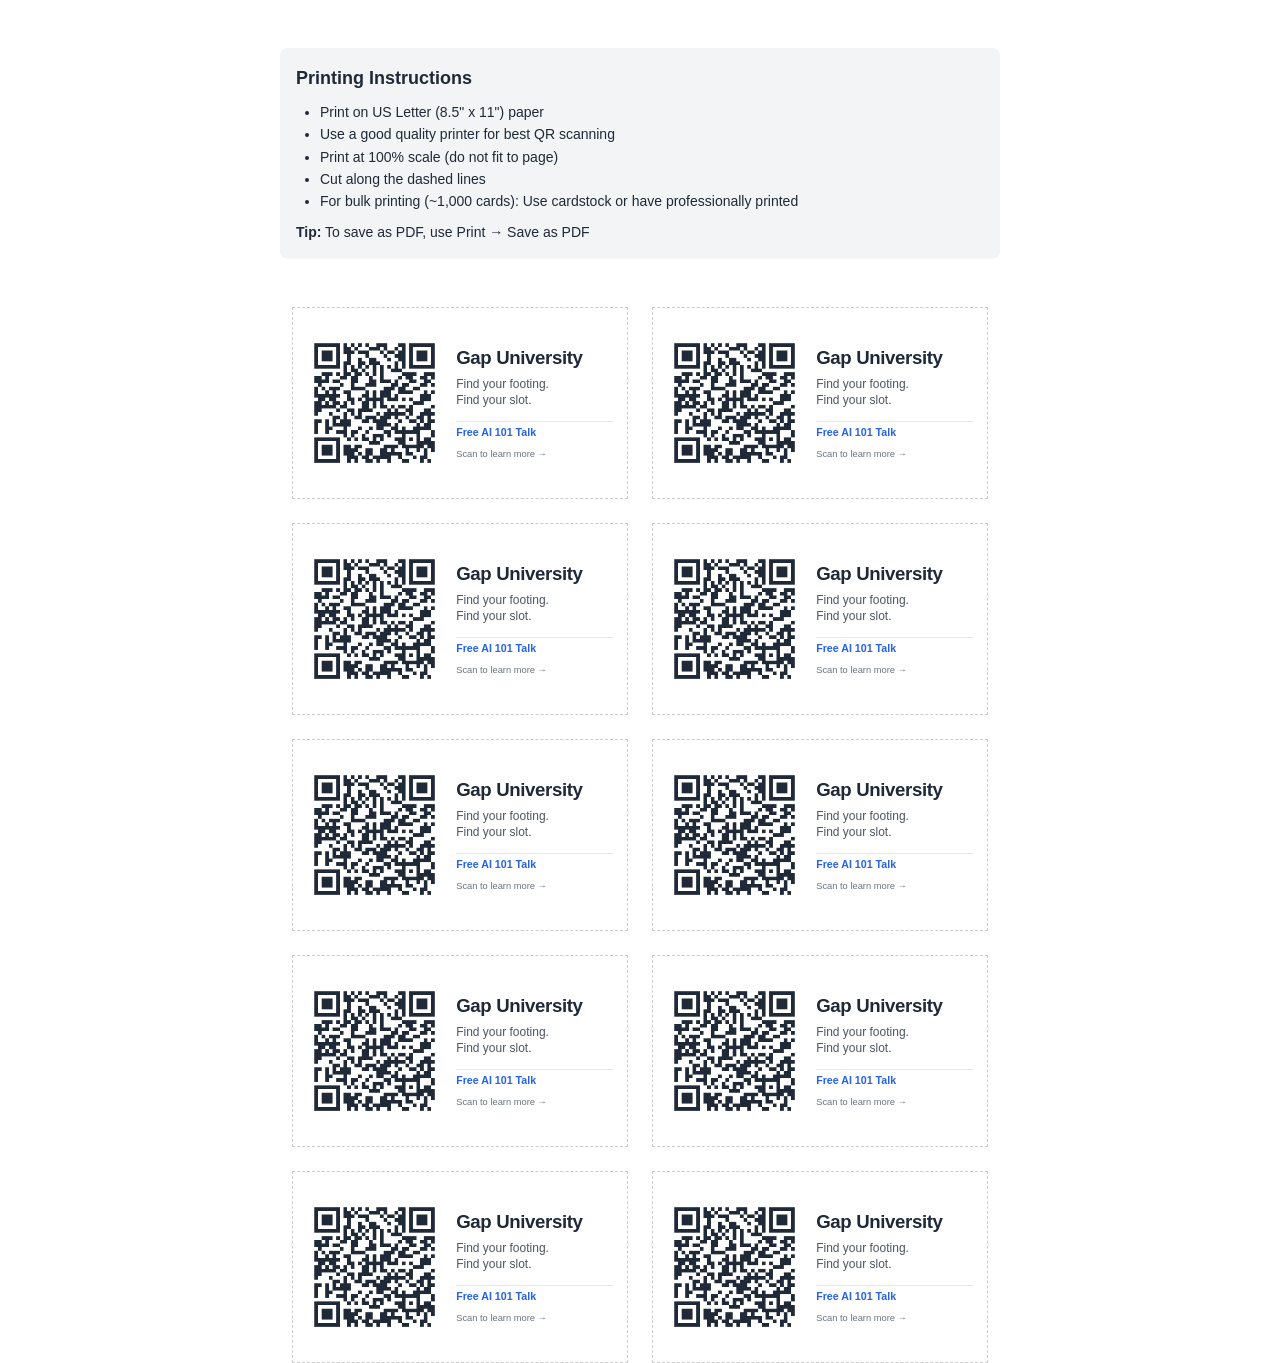
==== print/qr-cards.html @ c0237e28 "Add Gap University marketing website - Mobile-first single-page marketing site for Gap University - " ====
<!DOCTYPE html>
<html lang="en">
<head>
    <meta charset="UTF-8">
    <meta name="viewport" content="width=device-width, initial-scale=1.0">
    <title>Gap University - QR Cards (Print Sheet)</title>
    <style>
        /* Reset */
        * {
            margin: 0;
            padding: 0;
            box-sizing: border-box;
        }

        /* Page setup for US Letter (8.5" x 11") */
        @page {
            size: letter portrait;
            margin: 0.5in;
        }

        body {
            font-family: 'Helvetica Neue', Helvetica, Arial, sans-serif;
            background: white;
            color: #1f2937;
        }

        .print-sheet {
            width: 7.5in;  /* 8.5in - 1in margins */
            margin: 0 auto;
            padding: 0;
        }

        /* Grid of 10 cards: 2 columns x 5 rows */
        /* Each card: 3.5" x 2" (standard business card size) */
        .cards-grid {
            display: grid;
            grid-template-columns: repeat(2, 3.5in);
            grid-template-rows: repeat(5, 2in);
            gap: 0.25in;
            justify-content: center;
        }

        .card {
            width: 3.5in;
            height: 2in;
            border: 1px dashed #ccc;
            padding: 0.15in;
            display: flex;
            align-items: center;
            gap: 0.15in;
            background: white;
        }

        .card-qr {
            flex-shrink: 0;
            width: 1.4in;
            height: 1.4in;
            display: flex;
            align-items: center;
            justify-content: center;
        }

        .card-qr img {
            width: 100%;
            height: 100%;
            object-fit: contain;
        }

        .card-content {
            flex: 1;
            display: flex;
            flex-direction: column;
            justify-content: center;
            gap: 0.08in;
            text-align: left;
        }

        .card-logo {
            font-size: 14pt;
            font-weight: 700;
            color: #1f2937;
            letter-spacing: -0.02em;
        }

        .card-hook {
            font-size: 9pt;
            color: #4b5563;
            line-height: 1.3;
        }

        .card-event {
            font-size: 8pt;
            font-weight: 600;
            color: #2563eb;
            margin-top: 0.05in;
            padding-top: 0.05in;
            border-top: 1px solid #e5e7eb;
        }

        .card-cta {
            font-size: 7pt;
            color: #6b7280;
            margin-top: 0.03in;
        }

        /* Print styles */
        @media print {
            body {
                -webkit-print-color-adjust: exact;
                print-color-adjust: exact;
            }

            .print-sheet {
                page-break-after: auto;
            }

            .card {
                border: 1px dashed #ccc;
            }

            .no-print {
                display: none;
            }
        }

        /* Screen-only instructions */
        .instructions {
            max-width: 7.5in;
            margin: 0.5in auto;
            padding: 1rem;
            background: #f3f4f6;
            border-radius: 0.5rem;
            font-size: 14px;
            line-height: 1.6;
        }

        .instructions h2 {
            margin-bottom: 0.5rem;
            font-size: 18px;
        }

        .instructions ul {
            margin-left: 1.5rem;
        }

        @media print {
            .instructions {
                display: none;
            }
        }
    </style>
</head>
<body>
    <div class="instructions no-print">
        <h2>Printing Instructions</h2>
        <ul>
            <li>Print on US Letter (8.5" x 11") paper</li>
            <li>Use a good quality printer for best QR scanning</li>
            <li>Print at 100% scale (do not fit to page)</li>
            <li>Cut along the dashed lines</li>
            <li>For bulk printing (~1,000 cards): Use cardstock or have professionally printed</li>
        </ul>
        <p style="margin-top: 0.5rem;"><strong>Tip:</strong> To save as PDF, use Print → Save as PDF</p>
    </div>

    <div class="print-sheet">
        <div class="cards-grid">
            <!-- Card 1 -->
            <div class="card">
                <div class="card-qr">
                    <img src="../assets/qr-code.png" alt="Scan to visit Gap University">
                </div>
                <div class="card-content">
                    <div class="card-logo">Gap University</div>
                    <div class="card-hook">Find your footing.<br>Find your slot.</div>
                    <div class="card-event">Free AI 101 Talk</div>
                    <div class="card-cta">Scan to learn more →</div>
                </div>
            </div>

            <!-- Card 2 -->
            <div class="card">
                <div class="card-qr">
                    <img src="../assets/qr-code.png" alt="Scan to visit Gap University">
                </div>
                <div class="card-content">
                    <div class="card-logo">Gap University</div>
                    <div class="card-hook">Find your footing.<br>Find your slot.</div>
                    <div class="card-event">Free AI 101 Talk</div>
                    <div class="card-cta">Scan to learn more →</div>
                </div>
            </div>

            <!-- Card 3 -->
            <div class="card">
                <div class="card-qr">
                    <img src="../assets/qr-code.png" alt="Scan to visit Gap University">
                </div>
                <div class="card-content">
                    <div class="card-logo">Gap University</div>
                    <div class="card-hook">Find your footing.<br>Find your slot.</div>
                    <div class="card-event">Free AI 101 Talk</div>
                    <div class="card-cta">Scan to learn more →</div>
                </div>
            </div>

            <!-- Card 4 -->
            <div class="card">
                <div class="card-qr">
                    <img src="../assets/qr-code.png" alt="Scan to visit Gap University">
                </div>
                <div class="card-content">
                    <div class="card-logo">Gap University</div>
                    <div class="card-hook">Find your footing.<br>Find your slot.</div>
                    <div class="card-event">Free AI 101 Talk</div>
                    <div class="card-cta">Scan to learn more →</div>
                </div>
            </div>

            <!-- Card 5 -->
            <div class="card">
                <div class="card-qr">
                    <img src="../assets/qr-code.png" alt="Scan to visit Gap University">
                </div>
                <div class="card-content">
                    <div class="card-logo">Gap University</div>
                    <div class="card-hook">Find your footing.<br>Find your slot.</div>
                    <div class="card-event">Free AI 101 Talk</div>
                    <div class="card-cta">Scan to learn more →</div>
                </div>
            </div>

            <!-- Card 6 -->
            <div class="card">
                <div class="card-qr">
                    <img src="../assets/qr-code.png" alt="Scan to visit Gap University">
                </div>
                <div class="card-content">
                    <div class="card-logo">Gap University</div>
                    <div class="card-hook">Find your footing.<br>Find your slot.</div>
                    <div class="card-event">Free AI 101 Talk</div>
                    <div class="card-cta">Scan to learn more →</div>
                </div>
            </div>

            <!-- Card 7 -->
            <div class="card">
                <div class="card-qr">
                    <img src="../assets/qr-code.png" alt="Scan to visit Gap University">
                </div>
                <div class="card-content">
                    <div class="card-logo">Gap University</div>
                    <div class="card-hook">Find your footing.<br>Find your slot.</div>
                    <div class="card-event">Free AI 101 Talk</div>
                    <div class="card-cta">Scan to learn more →</div>
                </div>
            </div>

            <!-- Card 8 -->
            <div class="card">
                <div class="card-qr">
                    <img src="../assets/qr-code.png" alt="Scan to visit Gap University">
                </div>
                <div class="card-content">
                    <div class="card-logo">Gap University</div>
                    <div class="card-hook">Find your footing.<br>Find your slot.</div>
                    <div class="card-event">Free AI 101 Talk</div>
                    <div class="card-cta">Scan to learn more →</div>
                </div>
            </div>

            <!-- Card 9 -->
            <div class="card">
                <div class="card-qr">
                    <img src="../assets/qr-code.png" alt="Scan to visit Gap University">
                </div>
                <div class="card-content">
                    <div class="card-logo">Gap University</div>
                    <div class="card-hook">Find your footing.<br>Find your slot.</div>
                    <div class="card-event">Free AI 101 Talk</div>
                    <div class="card-cta">Scan to learn more →</div>
                </div>
            </div>

            <!-- Card 10 -->
            <div class="card">
                <div class="card-qr">
                    <img src="../assets/qr-code.png" alt="Scan to visit Gap University">
                </div>
                <div class="card-content">
                    <div class="card-logo">Gap University</div>
                    <div class="card-hook">Find your footing.<br>Find your slot.</div>
                    <div class="card-event">Free AI 101 Talk</div>
                    <div class="card-cta">Scan to learn more →</div>
                </div>
            </div>
        </div>
    </div>
</body>
</html>
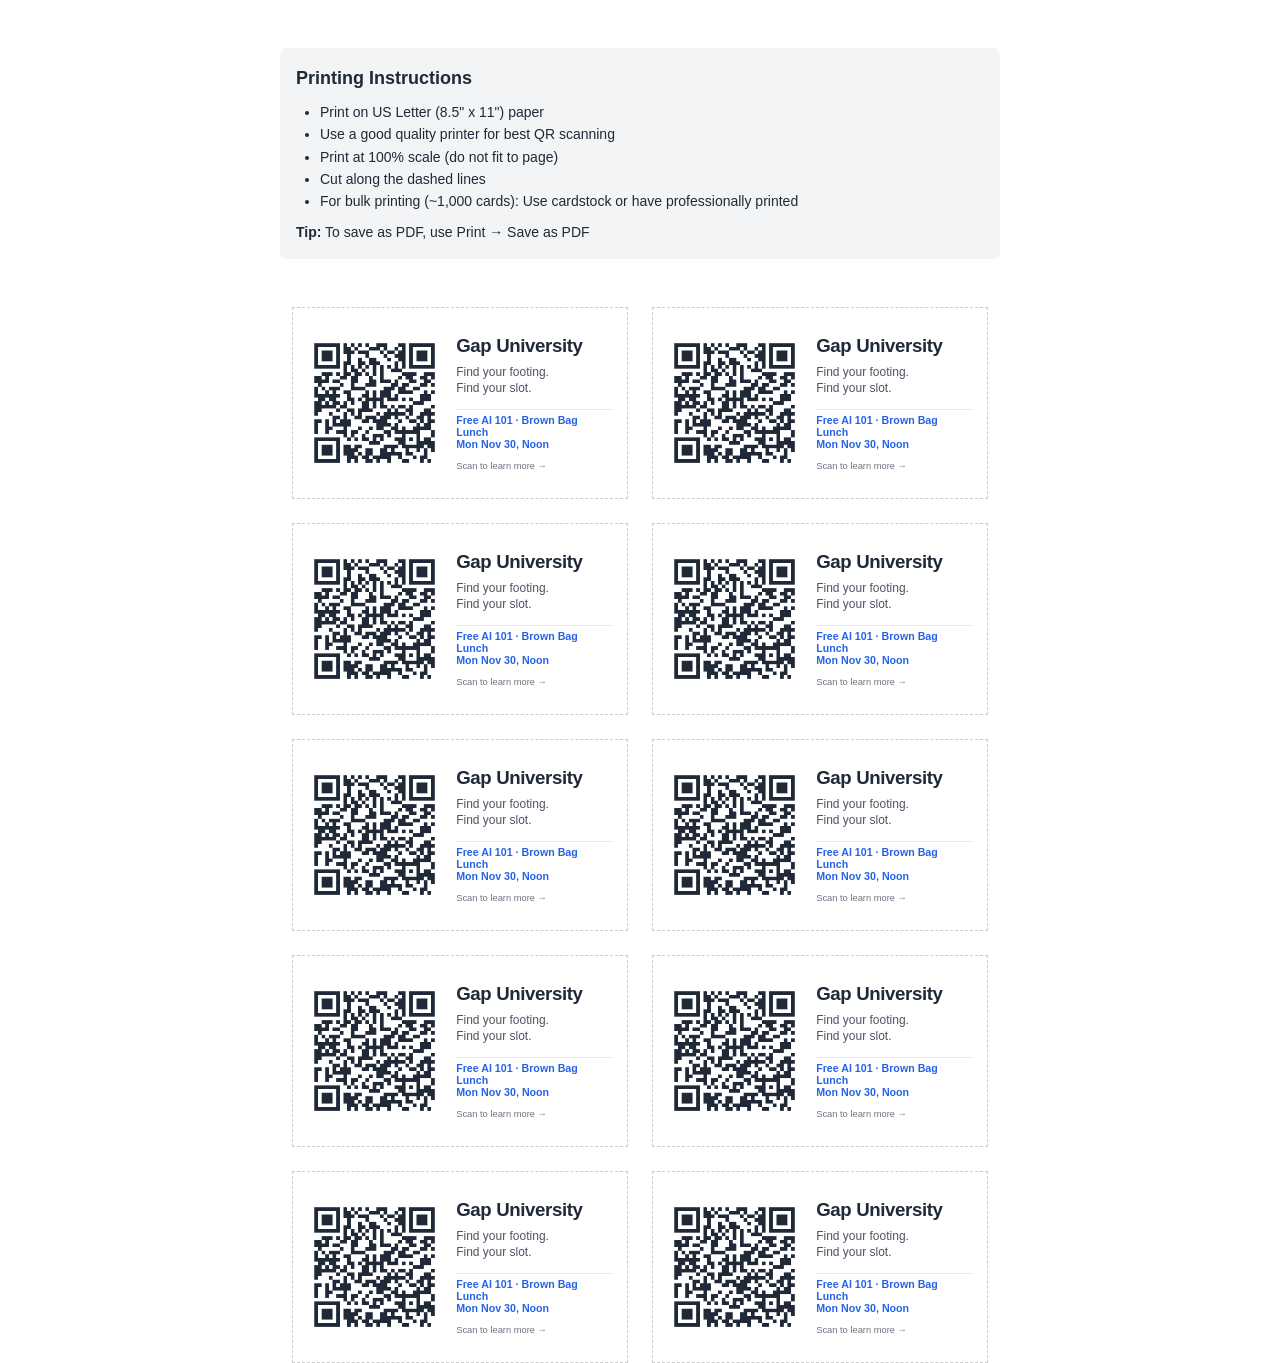
==== commit 2d76db68: "Update AI 101 event to brown bag lunch session on Nov 30 - Event date: Monday, November 30, 2026 at " ====
--- a/print/qr-cards.html
+++ b/print/qr-cards.html
@@ -173,7 +173,7 @@
                 <div class="card-content">
                     <div class="card-logo">Gap University</div>
                     <div class="card-hook">Find your footing.<br>Find your slot.</div>
-                    <div class="card-event">Free AI 101 Talk</div>
+                    <div class="card-event">Free AI 101 · Brown Bag Lunch<br>Mon Nov 30, Noon</div>
                     <div class="card-cta">Scan to learn more →</div>
                 </div>
             </div>
@@ -186,7 +186,7 @@
                 <div class="card-content">
                     <div class="card-logo">Gap University</div>
                     <div class="card-hook">Find your footing.<br>Find your slot.</div>
-                    <div class="card-event">Free AI 101 Talk</div>
+                    <div class="card-event">Free AI 101 · Brown Bag Lunch<br>Mon Nov 30, Noon</div>
                     <div class="card-cta">Scan to learn more →</div>
                 </div>
             </div>
@@ -199,7 +199,7 @@
                 <div class="card-content">
                     <div class="card-logo">Gap University</div>
                     <div class="card-hook">Find your footing.<br>Find your slot.</div>
-                    <div class="card-event">Free AI 101 Talk</div>
+                    <div class="card-event">Free AI 101 · Brown Bag Lunch<br>Mon Nov 30, Noon</div>
                     <div class="card-cta">Scan to learn more →</div>
                 </div>
             </div>
@@ -212,7 +212,7 @@
                 <div class="card-content">
                     <div class="card-logo">Gap University</div>
                     <div class="card-hook">Find your footing.<br>Find your slot.</div>
-                    <div class="card-event">Free AI 101 Talk</div>
+                    <div class="card-event">Free AI 101 · Brown Bag Lunch<br>Mon Nov 30, Noon</div>
                     <div class="card-cta">Scan to learn more →</div>
                 </div>
             </div>
@@ -225,7 +225,7 @@
                 <div class="card-content">
                     <div class="card-logo">Gap University</div>
                     <div class="card-hook">Find your footing.<br>Find your slot.</div>
-                    <div class="card-event">Free AI 101 Talk</div>
+                    <div class="card-event">Free AI 101 · Brown Bag Lunch<br>Mon Nov 30, Noon</div>
                     <div class="card-cta">Scan to learn more →</div>
                 </div>
             </div>
@@ -238,7 +238,7 @@
                 <div class="card-content">
                     <div class="card-logo">Gap University</div>
                     <div class="card-hook">Find your footing.<br>Find your slot.</div>
-                    <div class="card-event">Free AI 101 Talk</div>
+                    <div class="card-event">Free AI 101 · Brown Bag Lunch<br>Mon Nov 30, Noon</div>
                     <div class="card-cta">Scan to learn more →</div>
                 </div>
             </div>
@@ -251,7 +251,7 @@
                 <div class="card-content">
                     <div class="card-logo">Gap University</div>
                     <div class="card-hook">Find your footing.<br>Find your slot.</div>
-                    <div class="card-event">Free AI 101 Talk</div>
+                    <div class="card-event">Free AI 101 · Brown Bag Lunch<br>Mon Nov 30, Noon</div>
                     <div class="card-cta">Scan to learn more →</div>
                 </div>
             </div>
@@ -264,7 +264,7 @@
                 <div class="card-content">
                     <div class="card-logo">Gap University</div>
                     <div class="card-hook">Find your footing.<br>Find your slot.</div>
-                    <div class="card-event">Free AI 101 Talk</div>
+                    <div class="card-event">Free AI 101 · Brown Bag Lunch<br>Mon Nov 30, Noon</div>
                     <div class="card-cta">Scan to learn more →</div>
                 </div>
             </div>
@@ -277,7 +277,7 @@
                 <div class="card-content">
                     <div class="card-logo">Gap University</div>
                     <div class="card-hook">Find your footing.<br>Find your slot.</div>
-                    <div class="card-event">Free AI 101 Talk</div>
+                    <div class="card-event">Free AI 101 · Brown Bag Lunch<br>Mon Nov 30, Noon</div>
                     <div class="card-cta">Scan to learn more →</div>
                 </div>
             </div>
@@ -290,7 +290,7 @@
                 <div class="card-content">
                     <div class="card-logo">Gap University</div>
                     <div class="card-hook">Find your footing.<br>Find your slot.</div>
-                    <div class="card-event">Free AI 101 Talk</div>
+                    <div class="card-event">Free AI 101 · Brown Bag Lunch<br>Mon Nov 30, Noon</div>
                     <div class="card-cta">Scan to learn more →</div>
                 </div>
             </div>
